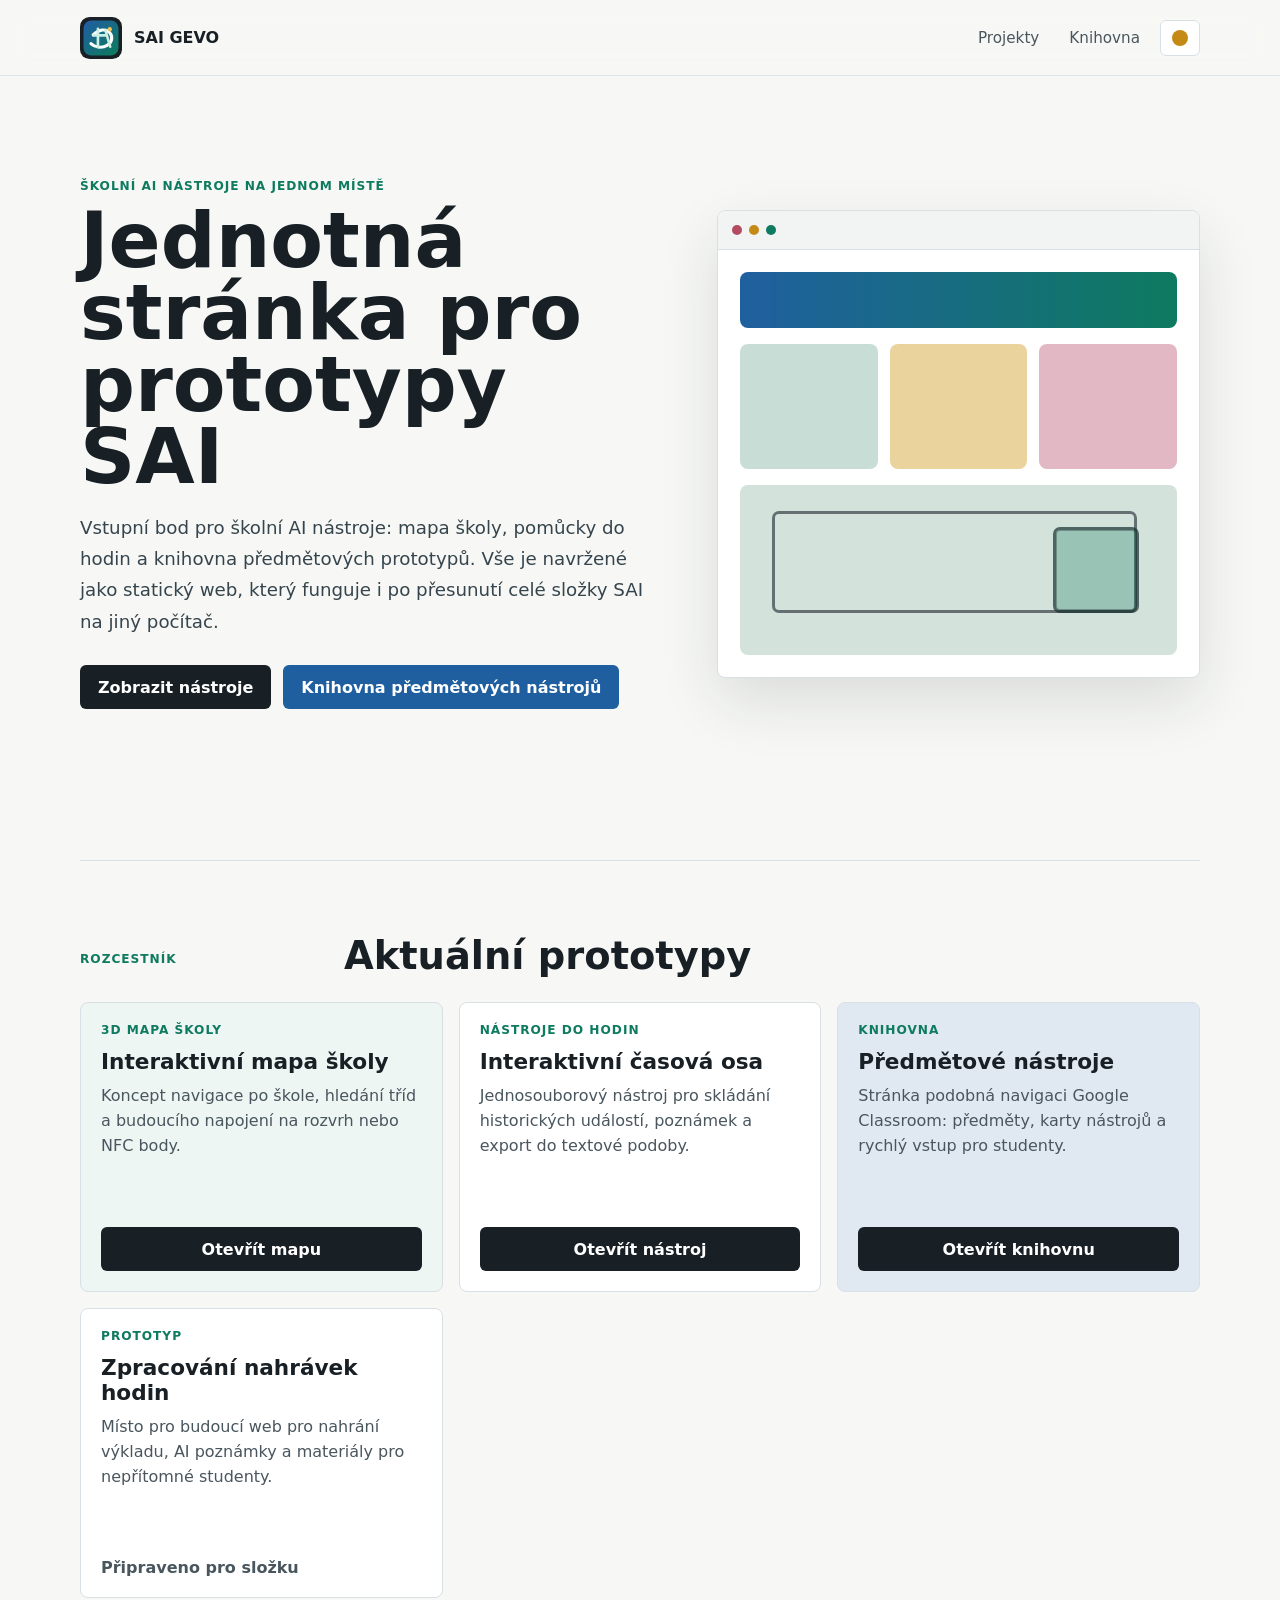
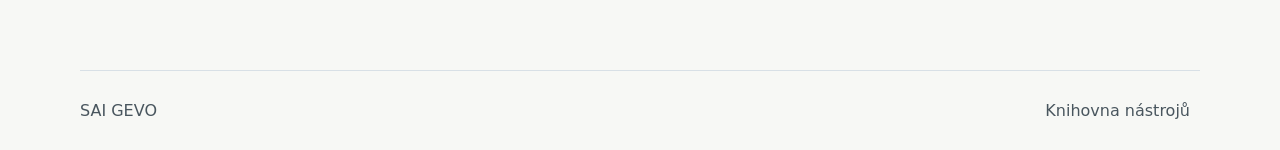
==== Landing page/Jednotna stranka/index.html @ 2bb7c94d "landing page and first tools" ====
<!doctype html>
<html lang="cs">
<head>
  <meta charset="utf-8">
  <meta name="viewport" content="width=device-width, initial-scale=1">
  <title>SAI GEVO | Jednotná stránka</title>
  <link rel="stylesheet" href="styles.css">
</head>
<body>
  <header class="site-header">
    <a class="brand" href="./index.html" aria-label="SAI GEVO domů">
      <img src="./graphics/sai-mark.svg" alt="" width="42" height="42">
      <span>SAI GEVO</span>
    </a>
    <nav class="top-nav" aria-label="Hlavní navigace">
      <a href="#projekty">Projekty</a>
      <a href="../Knihovna nastroju/index.html">Knihovna</a>
      <button class="theme-toggle" type="button" aria-label="Přepnout tmavý režim" aria-pressed="false">
        <span class="theme-icon" aria-hidden="true"></span>
      </button>
    </nav>
  </header>

  <main>
    <section class="hero" aria-labelledby="hero-title">
      <div class="hero-copy">
        <p class="eyebrow">Školní AI nástroje na jednom místě</p>
        <h1 id="hero-title">Jednotná stránka pro prototypy SAI</h1>
        <p>
          Vstupní bod pro školní AI nástroje: mapa školy, pomůcky do hodin
          a knihovna předmětových prototypů. Vše je navržené jako statický web,
          který funguje i po přesunutí celé složky SAI na jiný počítač.
        </p>
        <div class="hero-actions">
          <a class="button primary" href="#projekty">Zobrazit nástroje</a>
          <a class="button classroom" href="../Knihovna nastroju/index.html">Knihovna předmětových nástrojů</a>
        </div>
      </div>
      <div class="hero-panel" aria-label="Náhled portálu">
        <div class="panel-top">
          <span></span><span></span><span></span>
        </div>
        <div class="portal-preview">
          <div class="preview-row wide"></div>
          <div class="preview-grid">
            <div></div><div></div><div></div>
          </div>
          <div class="preview-map"></div>
        </div>
      </div>
    </section>

    <section class="section" id="projekty" aria-labelledby="projekty-title">
      <div class="section-heading">
        <p class="eyebrow">Rozcestník</p>
        <h2 id="projekty-title">Aktuální prototypy</h2>
      </div>

      <div class="tool-grid">
        <!-- Relative links start from this index file and keep working after moving the whole SAI folder. -->
        <article class="tool-card featured">
          <div>
            <p class="tag">3D mapa školy</p>
            <h3>Interaktivní mapa školy</h3>
            <p>
              Koncept navigace po škole, hledání tříd a budoucího napojení
              na rozvrh nebo NFC body.
            </p>
          </div>
          <a class="card-link" href="../../3D mapa skoly/Interaktivni mapa skoly/index.html">Otevřít mapu</a>
        </article>

        <article class="tool-card">
          <div>
            <p class="tag">Nástroje do hodin</p>
            <h3>Interaktivní časová osa</h3>
            <p>
              Jednosouborový nástroj pro skládání historických událostí,
              poznámek a export do textové podoby.
            </p>
          </div>
          <a class="card-link" href="../../Nastroje do hodin/Casova osa historie/casova-osa-historie.html">Otevřít nástroj</a>
        </article>

        <article class="tool-card library-card">
          <div>
            <p class="tag">Knihovna</p>
            <h3>Předmětové nástroje</h3>
            <p>
              Stránka podobná navigaci Google Classroom: předměty, karty
              nástrojů a rychlý vstup pro studenty.
            </p>
          </div>
          <a class="card-link" href="../Knihovna nastroju/index.html">Otevřít knihovnu</a>
        </article>

        <article class="tool-card muted">
          <div>
            <p class="tag">Prototyp</p>
            <h3>Zpracování nahrávek hodin</h3>
            <p>
              Místo pro budoucí web pro nahrání výkladu, AI poznámky
              a materiály pro nepřítomné studenty.
            </p>
          </div>
          <span class="status">Připraveno pro složku</span>
        </article>
      </div>
    </section>
  </main>

  <footer class="site-footer">
    <span>SAI GEVO</span>
    <a href="../Knihovna nastroju/index.html">Knihovna nástrojů</a>
  </footer>

  <script src="script.js"></script>
</body>
</html>
---- Landing page/Jednotna stranka/styles.css ----
:root {
  color-scheme: light;
  --ink: #182026;
  --muted: #49565e;
  --copy: #36454d;
  --line: #d8e0e6;
  --paper: #f7f8f5;
  --panel: #ffffff;
  --panel-soft: #f1f4f2;
  --panel-alt: #eef6f3;
  --green: #0e7a5f;
  --blue: #1f5f9f;
  --gold: #c58a16;
  --rose: #b44b61;
  --button-ink: #ffffff;
  --classroom-bg: #1f5f9f;
  --classroom-ink: #ffffff;
  --preview-base: #d4e2dc;
  --preview-soft: #c8ddd5;
  --preview-warm: #ead39d;
  --preview-rose: #e2b8c4;
  --preview-line: rgba(24, 32, 38, 0.58);
  --preview-accent: rgba(14, 122, 95, 0.30);
  --shadow: 0 24px 60px rgba(24, 32, 38, 0.12);
}

[data-theme="dark"] {
  color-scheme: dark;
  --ink: #edf3f0;
  --muted: #a9b8b3;
  --copy: #c8d5d0;
  --line: #33443f;
  --paper: #101615;
  --panel: #17201e;
  --panel-soft: #1d2825;
  --panel-alt: #162a25;
  --green: #72d3b2;
  --blue: #80b7ef;
  --gold: #e2b75d;
  --rose: #e28b9e;
  --button-ink: #111817;
  --classroom-bg: #7fc2f2;
  --classroom-ink: #071522;
  --preview-base: #20312d;
  --preview-soft: #263a35;
  --preview-warm: #57543a;
  --preview-rose: #563f46;
  --preview-line: rgba(255, 255, 255, 0.72);
  --preview-accent: rgba(158, 202, 190, 0.42);
  --shadow: 0 24px 70px rgba(0, 0, 0, 0.42);
}

* {
  box-sizing: border-box;
}

body {
  margin: 0;
  font-family: Inter, ui-sans-serif, system-ui, -apple-system, BlinkMacSystemFont, "Segoe UI", sans-serif;
  color: var(--ink);
  background: var(--paper);
}

a {
  color: inherit;
}

.site-header,
.site-footer {
  width: min(1120px, calc(100% - 32px));
  margin: 0 auto;
  display: flex;
  align-items: center;
  justify-content: space-between;
}

.site-header {
  min-height: 76px;
}

@media (min-width: 901px) {
  .site-header {
    position: sticky;
    top: 0;
    z-index: 20;
    width: 100%;
    padding-inline: max(16px, calc((100vw - 1120px) / 2));
    border-bottom: 1px solid color-mix(in srgb, var(--line) 78%, transparent);
    background: color-mix(in srgb, var(--paper) 88%, transparent);
    backdrop-filter: blur(14px);
  }
}

.brand {
  display: inline-flex;
  align-items: center;
  gap: 12px;
  text-decoration: none;
  font-weight: 800;
}

.top-nav {
  display: flex;
  align-items: center;
  gap: 10px;
  font-size: 0.95rem;
}

.top-nav a,
.site-footer a,
.theme-toggle {
  text-decoration: none;
  color: var(--muted);
  padding: 8px 10px;
  border-radius: 6px;
}

.top-nav a:hover,
.site-footer a:hover,
.theme-toggle:hover {
  background: var(--panel-soft);
  color: var(--ink);
}

.theme-toggle {
  width: 40px;
  height: 36px;
  border: 1px solid var(--line);
  background: var(--panel);
  cursor: pointer;
}

.theme-icon {
  display: block;
  width: 16px;
  height: 16px;
  margin: 1px auto 0;
  border-radius: 50%;
  background: var(--gold);
  box-shadow: 7px -5px 0 -2px var(--panel);
}

[data-theme="dark"] .theme-icon {
  background: var(--blue);
  box-shadow: 7px -5px 0 -2px var(--panel);
}

.hero {
  width: min(1120px, calc(100% - 32px));
  min-height: calc(100svh - 116px);
  margin: 0 auto;
  display: grid;
  grid-template-columns: minmax(0, 1fr) minmax(320px, 0.82fr);
  align-items: center;
  gap: 48px;
  padding: 24px 0 72px;
}

.hero-copy h1 {
  max-width: 740px;
  margin: 0;
  font-size: clamp(2.6rem, 6vw, 5.4rem);
  line-height: 0.94;
  letter-spacing: 0;
}

.hero-copy p:not(.eyebrow) {
  max-width: 720px;
  color: var(--copy);
  font-size: 1.14rem;
  line-height: 1.72;
  font-weight: 500;
}

.eyebrow,
.tag {
  margin: 0 0 12px;
  color: var(--green);
  font-weight: 800;
  text-transform: uppercase;
  font-size: 0.76rem;
  letter-spacing: 0.08em;
}

.hero-actions {
  display: flex;
  flex-wrap: wrap;
  gap: 12px;
  margin-top: 28px;
}

.button,
.card-link {
  display: inline-flex;
  min-height: 44px;
  align-items: center;
  justify-content: center;
  padding: 0 18px;
  border-radius: 6px;
  text-decoration: none;
  font-weight: 800;
}

.button.primary,
.card-link {
  color: var(--button-ink);
  background: var(--ink);
}

.button.secondary {
  color: var(--ink);
  border: 1px solid var(--line);
  background: #fff;
}

.button.classroom {
  color: var(--classroom-ink);
  background: var(--classroom-bg);
}

.hero-panel {
  border: 1px solid var(--line);
  border-radius: 8px;
  overflow: hidden;
  background: var(--panel);
  box-shadow: var(--shadow);
}

.panel-top {
  display: flex;
  gap: 7px;
  padding: 14px;
  border-bottom: 1px solid var(--line);
  background: var(--panel-soft);
}

.panel-top span {
  width: 10px;
  height: 10px;
  border-radius: 50%;
  background: var(--rose);
}

.panel-top span:nth-child(2) {
  background: var(--gold);
}

.panel-top span:nth-child(3) {
  background: var(--green);
}

.portal-preview {
  padding: 22px;
}

.preview-row,
.preview-grid div,
.preview-map {
  border-radius: 8px;
  background: var(--preview-base);
}

.preview-row {
  height: 56px;
  margin-bottom: 16px;
  background: linear-gradient(90deg, var(--blue), var(--green));
}

.preview-grid {
  display: grid;
  grid-template-columns: repeat(3, 1fr);
  gap: 12px;
}

.preview-grid div {
  aspect-ratio: 1.1;
}

.preview-grid div:first-child {
  background: var(--preview-soft);
}

.preview-grid div:nth-child(2) {
  background: var(--preview-warm);
}

.preview-grid div:nth-child(3) {
  background: var(--preview-rose);
}

.preview-map {
  height: 170px;
  margin-top: 16px;
  position: relative;
  overflow: hidden;
}

.preview-map::before,
.preview-map::after {
  content: "";
  position: absolute;
  border: 3px solid var(--preview-line);
  border-radius: 7px;
}

.preview-map::before {
  inset: 26px 40px 42px 32px;
}

.preview-map::after {
  width: 80px;
  height: 80px;
  right: 38px;
  bottom: 42px;
  background: var(--preview-accent);
  box-shadow: inset 0 0 0 1px color-mix(in srgb, var(--preview-line) 55%, transparent);
}

.section {
  width: min(1120px, calc(100% - 32px));
  margin: 0 auto;
  padding: 72px 0;
  border-top: 1px solid var(--line);
}

.section-heading {
  display: grid;
  grid-template-columns: 240px 1fr;
  gap: 24px;
  align-items: end;
  margin-bottom: 24px;
}

.section h2 {
  margin: 0;
  font-size: clamp(1.8rem, 3vw, 3rem);
  letter-spacing: 0;
}

.tool-grid {
  display: grid;
  grid-template-columns: repeat(3, minmax(0, 1fr));
  gap: 16px;
}

.tool-card {
  min-height: 290px;
  padding: 20px;
  border: 1px solid var(--line);
  border-radius: 8px;
  background: var(--panel);
  display: flex;
  flex-direction: column;
  justify-content: space-between;
}

.tool-card.is-focused {
  outline: 3px solid rgba(15, 122, 95, 0.26);
  outline-offset: 3px;
}

.tool-card.featured {
  background: var(--panel-alt);
}

.tool-card.library-card {
  background: color-mix(in srgb, var(--blue) 14%, var(--panel));
}

.tool-card h3 {
  margin: 0 0 10px;
  font-size: 1.35rem;
}

.tool-card p:not(.tag) {
  margin: 0;
  color: var(--muted);
  line-height: 1.55;
}

.status {
  color: var(--muted);
  font-weight: 700;
}

.site-footer {
  min-height: 80px;
  border-top: 1px solid var(--line);
  color: var(--muted);
}

@media (max-width: 900px) {
  .hero,
  .section-heading {
    grid-template-columns: 1fr;
  }

  .hero {
    min-height: auto;
    padding-top: 32px;
  }

  .tool-grid {
    grid-template-columns: repeat(2, minmax(0, 1fr));
  }

}

@media (max-width: 640px) {
  .site-header {
    align-items: flex-start;
    flex-direction: column;
    gap: 12px;
    padding: 16px 0;
  }

  .top-nav {
    flex-wrap: wrap;
  }

  .hero {
    width: min(100% - 24px, 1120px);
    gap: 28px;
  }

  .hero-actions .button {
    width: 100%;
  }

  .portal-preview {
    padding: 16px;
  }

  .preview-row {
    height: 46px;
  }

  .preview-grid {
    gap: 10px;
  }

  .preview-map {
    height: 140px;
  }

  .preview-map::before {
    inset: 24px 28px 38px 24px;
  }

  .preview-map::after {
    width: 62px;
    height: 72px;
    right: 27px;
    bottom: 38px;
  }

  .tool-grid {
    grid-template-columns: 1fr;
  }
}
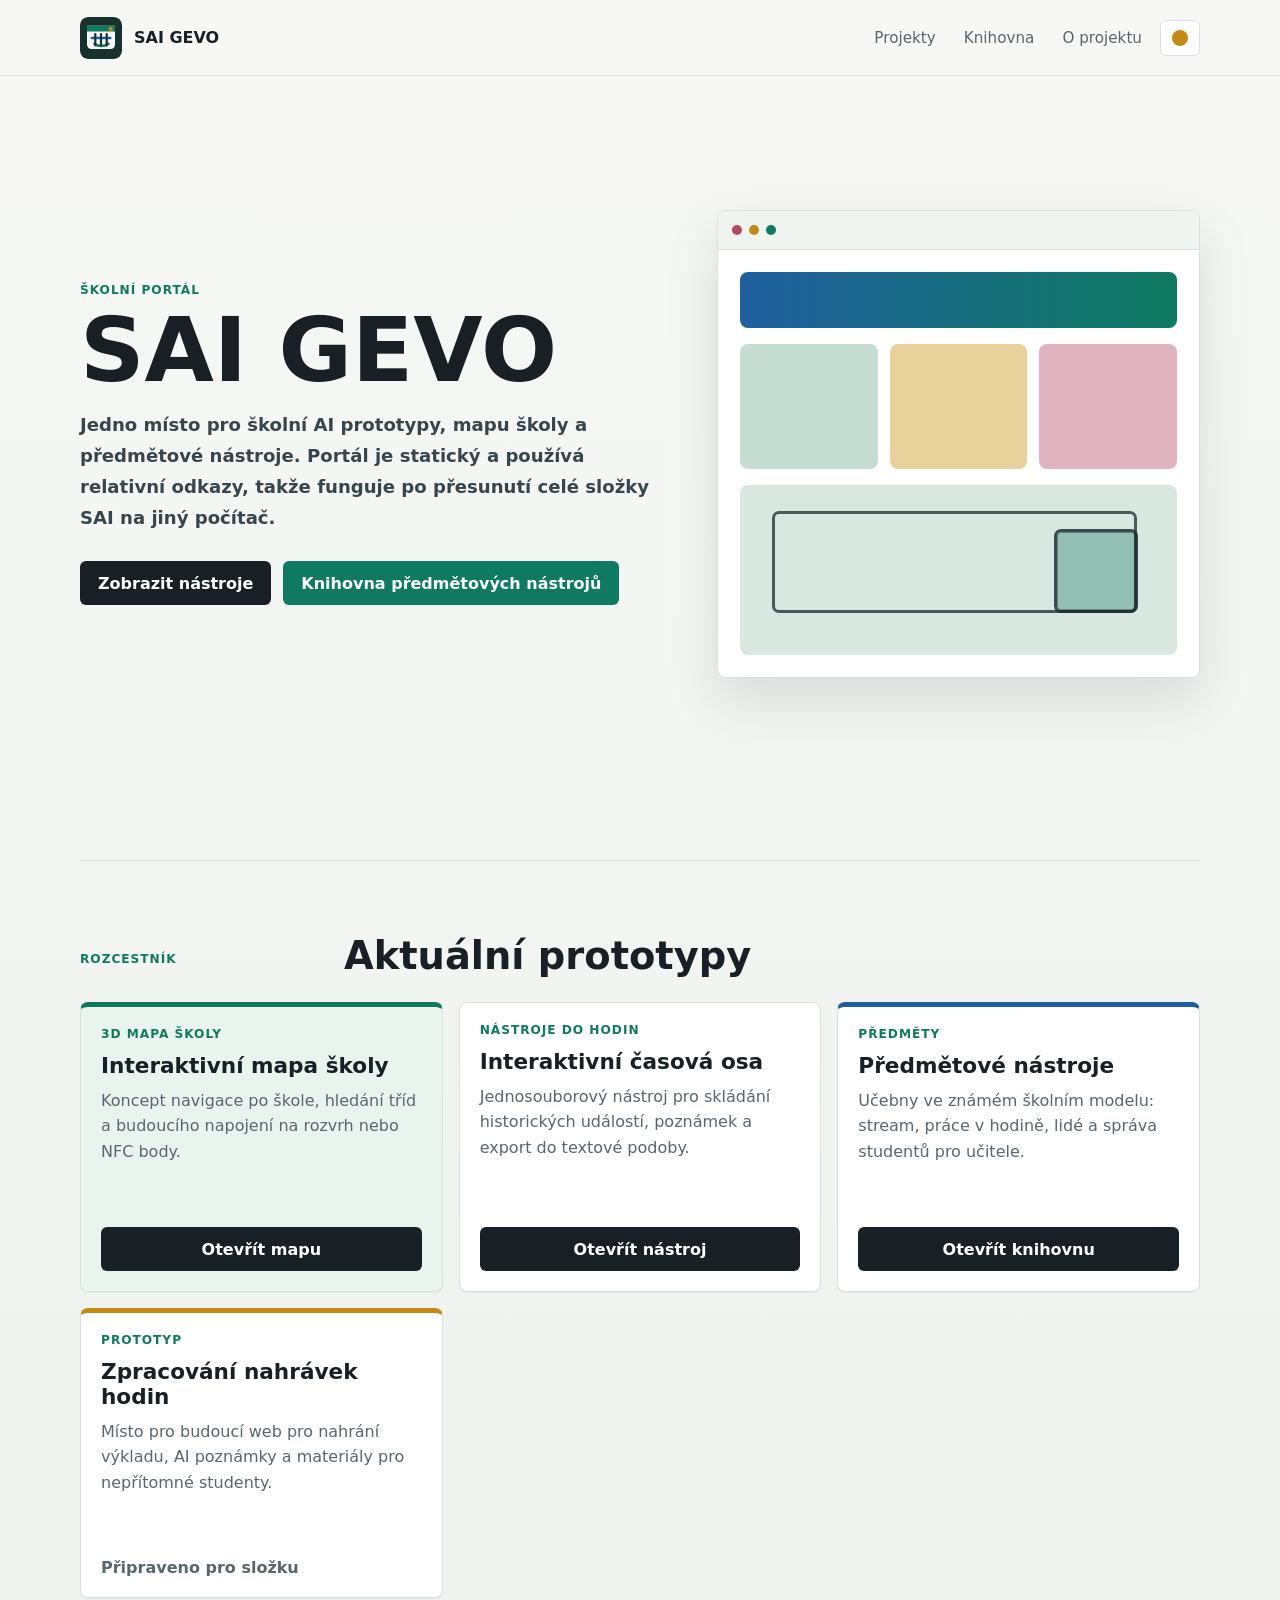
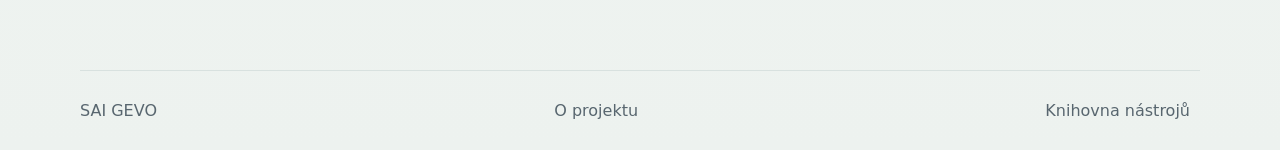
==== commit 50472d5f: "UI remake, README update, first users" ====
--- a/Landing page/Jednotna stranka/index.html
+++ b/Landing page/Jednotna stranka/index.html
@@ -15,6 +15,7 @@
     <nav class="top-nav" aria-label="Hlavní navigace">
       <a href="#projekty">Projekty</a>
       <a href="../Knihovna nastroju/index.html">Knihovna</a>
+      <a href="./o-projektu.html">O projektu</a>
       <button class="theme-toggle" type="button" aria-label="Přepnout tmavý režim" aria-pressed="false">
         <span class="theme-icon" aria-hidden="true"></span>
       </button>
@@ -24,12 +25,12 @@
   <main>
     <section class="hero" aria-labelledby="hero-title">
       <div class="hero-copy">
-        <p class="eyebrow">Školní AI nástroje na jednom místě</p>
-        <h1 id="hero-title">Jednotná stránka pro prototypy SAI</h1>
+        <p class="eyebrow">Školní portál</p>
+        <h1 id="hero-title">SAI GEVO</h1>
         <p>
-          Vstupní bod pro školní AI nástroje: mapa školy, pomůcky do hodin
-          a knihovna předmětových prototypů. Vše je navržené jako statický web,
-          který funguje i po přesunutí celé složky SAI na jiný počítač.
+          Jedno místo pro školní AI prototypy, mapu školy a předmětové
+          nástroje. Portál je statický a používá relativní odkazy, takže
+          funguje po přesunutí celé složky SAI na jiný počítač.
         </p>
         <div class="hero-actions">
           <a class="button primary" href="#projekty">Zobrazit nástroje</a>
@@ -84,11 +85,11 @@
 
         <article class="tool-card library-card">
           <div>
-            <p class="tag">Knihovna</p>
+            <p class="tag">Předměty</p>
             <h3>Předmětové nástroje</h3>
             <p>
-              Stránka podobná navigaci Google Classroom: předměty, karty
-              nástrojů a rychlý vstup pro studenty.
+              Učebny ve známém školním modelu: stream, práce v hodině,
+              lidé a správa studentů pro učitele.
             </p>
           </div>
           <a class="card-link" href="../Knihovna nastroju/index.html">Otevřít knihovnu</a>
@@ -111,6 +112,7 @@
 
   <footer class="site-footer">
     <span>SAI GEVO</span>
+    <a href="./o-projektu.html">O projektu</a>
     <a href="../Knihovna nastroju/index.html">Knihovna nástrojů</a>
   </footer>
 
--- a/Landing page/Jednotna stranka/styles.css
+++ b/Landing page/Jednotna stranka/styles.css
@@ -1,27 +1,27 @@
 :root {
   color-scheme: light;
   --ink: #182026;
-  --muted: #49565e;
-  --copy: #36454d;
-  --line: #d8e0e6;
+  --muted: #58666f;
+  --copy: #35464e;
+  --line: #d8e1df;
   --paper: #f7f8f5;
+  --paper-deep: #edf2ef;
   --panel: #ffffff;
-  --panel-soft: #f1f4f2;
-  --panel-alt: #eef6f3;
+  --panel-soft: #f0f4f1;
+  --panel-alt: #eaf4ef;
   --green: #0e7a5f;
   --blue: #1f5f9f;
   --gold: #c58a16;
   --rose: #b44b61;
+  --deep: #17312d;
   --button-ink: #ffffff;
-  --classroom-bg: #1f5f9f;
-  --classroom-ink: #ffffff;
-  --preview-base: #d4e2dc;
-  --preview-soft: #c8ddd5;
-  --preview-warm: #ead39d;
-  --preview-rose: #e2b8c4;
-  --preview-line: rgba(24, 32, 38, 0.58);
-  --preview-accent: rgba(14, 122, 95, 0.30);
-  --shadow: 0 24px 60px rgba(24, 32, 38, 0.12);
+  --preview-base: #d8e7e0;
+  --preview-soft: #c5ddd3;
+  --preview-warm: #e8d19a;
+  --preview-rose: #dfb3bf;
+  --preview-line: rgba(24, 32, 38, 0.72);
+  --preview-accent: rgba(14, 122, 95, 0.34);
+  --shadow: 0 22px 54px rgba(24, 32, 38, 0.12);
 }
 
 [data-theme="dark"] {
@@ -31,6 +31,7 @@
   --copy: #c8d5d0;
   --line: #33443f;
   --paper: #101615;
+  --paper-deep: #0d1312;
   --panel: #17201e;
   --panel-soft: #1d2825;
   --panel-alt: #162a25;
@@ -38,16 +39,15 @@
   --blue: #80b7ef;
   --gold: #e2b75d;
   --rose: #e28b9e;
+  --deep: #edf3f0;
   --button-ink: #111817;
-  --classroom-bg: #7fc2f2;
-  --classroom-ink: #071522;
   --preview-base: #20312d;
-  --preview-soft: #263a35;
-  --preview-warm: #57543a;
-  --preview-rose: #563f46;
-  --preview-line: rgba(255, 255, 255, 0.72);
-  --preview-accent: rgba(158, 202, 190, 0.42);
-  --shadow: 0 24px 70px rgba(0, 0, 0, 0.42);
+  --preview-soft: #243d36;
+  --preview-warm: #58543b;
+  --preview-rose: #5d414a;
+  --preview-line: rgba(255, 255, 255, 0.74);
+  --preview-accent: rgba(158, 202, 190, 0.44);
+  --shadow: 0 22px 64px rgba(0, 0, 0, 0.42);
 }
 
 * {
@@ -56,9 +56,10 @@
 
 body {
   margin: 0;
+  color: var(--ink);
+  background:
+    linear-gradient(180deg, var(--paper) 0, var(--paper-deep) 100%);
   font-family: Inter, ui-sans-serif, system-ui, -apple-system, BlinkMacSystemFont, "Segoe UI", sans-serif;
-  color: var(--ink);
-  background: var(--paper);
 }
 
 a {
@@ -85,8 +86,8 @@
     z-index: 20;
     width: 100%;
     padding-inline: max(16px, calc((100vw - 1120px) / 2));
-    border-bottom: 1px solid color-mix(in srgb, var(--line) 78%, transparent);
-    background: color-mix(in srgb, var(--paper) 88%, transparent);
+    border-bottom: 1px solid color-mix(in srgb, var(--line) 82%, transparent);
+    background: color-mix(in srgb, var(--paper) 92%, transparent);
     backdrop-filter: blur(14px);
   }
 }
@@ -95,14 +96,19 @@
   display: inline-flex;
   align-items: center;
   gap: 12px;
+  color: var(--ink);
   text-decoration: none;
-  font-weight: 800;
+  font-weight: 900;
+}
+
+.brand img {
+  border-radius: 8px;
 }
 
 .top-nav {
   display: flex;
   align-items: center;
-  gap: 10px;
+  gap: 8px;
   font-size: 0.95rem;
 }
 
@@ -118,8 +124,8 @@
 .top-nav a:hover,
 .site-footer a:hover,
 .theme-toggle:hover {
+  color: var(--ink);
   background: var(--panel-soft);
-  color: var(--ink);
 }
 
 .theme-toggle {
@@ -157,29 +163,29 @@
 }
 
 .hero-copy h1 {
-  max-width: 740px;
+  max-width: 760px;
   margin: 0;
-  font-size: clamp(2.6rem, 6vw, 5.4rem);
-  line-height: 0.94;
+  font-size: clamp(3rem, 7vw, 6.8rem);
+  line-height: 0.92;
   letter-spacing: 0;
 }
 
 .hero-copy p:not(.eyebrow) {
   max-width: 720px;
   color: var(--copy);
-  font-size: 1.14rem;
+  font-size: 1.13rem;
   line-height: 1.72;
-  font-weight: 500;
+  font-weight: 550;
 }
 
 .eyebrow,
 .tag {
   margin: 0 0 12px;
   color: var(--green);
-  font-weight: 800;
+  font-size: 0.76rem;
+  font-weight: 900;
+  letter-spacing: 0.08em;
   text-transform: uppercase;
-  font-size: 0.76rem;
-  letter-spacing: 0.08em;
 }
 
 .hero-actions {
@@ -198,7 +204,7 @@
   padding: 0 18px;
   border-radius: 6px;
   text-decoration: none;
-  font-weight: 800;
+  font-weight: 900;
 }
 
 .button.primary,
@@ -207,15 +213,13 @@
   background: var(--ink);
 }
 
-.button.secondary {
-  color: var(--ink);
-  border: 1px solid var(--line);
-  background: #fff;
-}
-
 .button.classroom {
-  color: var(--classroom-ink);
-  background: var(--classroom-bg);
+  color: #ffffff;
+  background: var(--green);
+}
+
+[data-theme="dark"] .button.classroom {
+  color: #071512;
 }
 
 .hero-panel {
@@ -308,12 +312,12 @@
 }
 
 .preview-map::after {
-  width: 80px;
-  height: 80px;
-  right: 38px;
+  width: 78px;
+  height: 78px;
+  right: 39px;
   bottom: 42px;
   background: var(--preview-accent);
-  box-shadow: inset 0 0 0 1px color-mix(in srgb, var(--preview-line) 55%, transparent);
+  box-shadow: inset 0 0 0 1px color-mix(in srgb, var(--preview-line) 56%, transparent);
 }
 
 .section {
@@ -352,19 +356,25 @@
   display: flex;
   flex-direction: column;
   justify-content: space-between;
+  box-shadow: 0 1px 0 rgba(24, 32, 38, 0.04);
 }
 
 .tool-card.is-focused {
-  outline: 3px solid rgba(15, 122, 95, 0.26);
+  outline: 3px solid color-mix(in srgb, var(--green) 28%, transparent);
   outline-offset: 3px;
 }
 
 .tool-card.featured {
+  border-top: 5px solid var(--green);
   background: var(--panel-alt);
 }
 
 .tool-card.library-card {
-  background: color-mix(in srgb, var(--blue) 14%, var(--panel));
+  border-top: 5px solid var(--blue);
+}
+
+.tool-card.muted {
+  border-top: 5px solid var(--gold);
 }
 
 .tool-card h3 {
@@ -375,12 +385,12 @@
 .tool-card p:not(.tag) {
   margin: 0;
   color: var(--muted);
-  line-height: 1.55;
+  line-height: 1.58;
 }
 
 .status {
   color: var(--muted);
-  font-weight: 700;
+  font-weight: 800;
 }
 
 .site-footer {
@@ -389,6 +399,63 @@
   color: var(--muted);
 }
 
+.about-hero {
+  width: min(1120px, calc(100% - 32px));
+  margin: 0 auto;
+  padding: 96px 0 48px;
+}
+
+.about-hero h1 {
+  margin: 0;
+  font-size: clamp(3rem, 7vw, 6.4rem);
+  letter-spacing: 0;
+  line-height: 0.92;
+}
+
+.about-hero p:not(.eyebrow) {
+  max-width: 780px;
+  color: var(--copy);
+  line-height: 1.72;
+  font-size: 1.12rem;
+  font-weight: 550;
+}
+
+.about-grid {
+  display: grid;
+  grid-template-columns: repeat(2, minmax(0, 1fr));
+  gap: 16px;
+}
+
+.about-grid article {
+  border: 1px solid var(--line);
+  border-top: 5px solid var(--green);
+  border-radius: 8px;
+  background: var(--panel);
+  padding: 22px;
+}
+
+.about-grid article:nth-child(2) {
+  border-top-color: var(--blue);
+}
+
+.about-grid article:nth-child(3) {
+  border-top-color: var(--gold);
+}
+
+.about-grid article:nth-child(4) {
+  border-top-color: var(--rose);
+}
+
+.about-grid h2 {
+  margin: 0 0 10px;
+}
+
+.about-grid p {
+  margin: 0;
+  color: var(--muted);
+  line-height: 1.6;
+}
+
 @media (max-width: 900px) {
   .hero,
   .section-heading {
@@ -403,7 +470,6 @@
   .tool-grid {
     grid-template-columns: repeat(2, minmax(0, 1fr));
   }
-
 }
 
 @media (max-width: 640px) {
@@ -418,8 +484,13 @@
     flex-wrap: wrap;
   }
 
+  .hero,
+  .section,
+  .about-hero {
+    width: min(100% - 24px, 1120px);
+  }
+
   .hero {
-    width: min(100% - 24px, 1120px);
     gap: 28px;
   }
 
@@ -454,7 +525,16 @@
     bottom: 38px;
   }
 
-  .tool-grid {
+  .tool-grid,
+  .about-grid {
     grid-template-columns: 1fr;
   }
-}
+
+  .site-footer {
+    align-items: flex-start;
+    flex-direction: column;
+    justify-content: center;
+    gap: 8px;
+    padding: 18px 0;
+  }
+}
